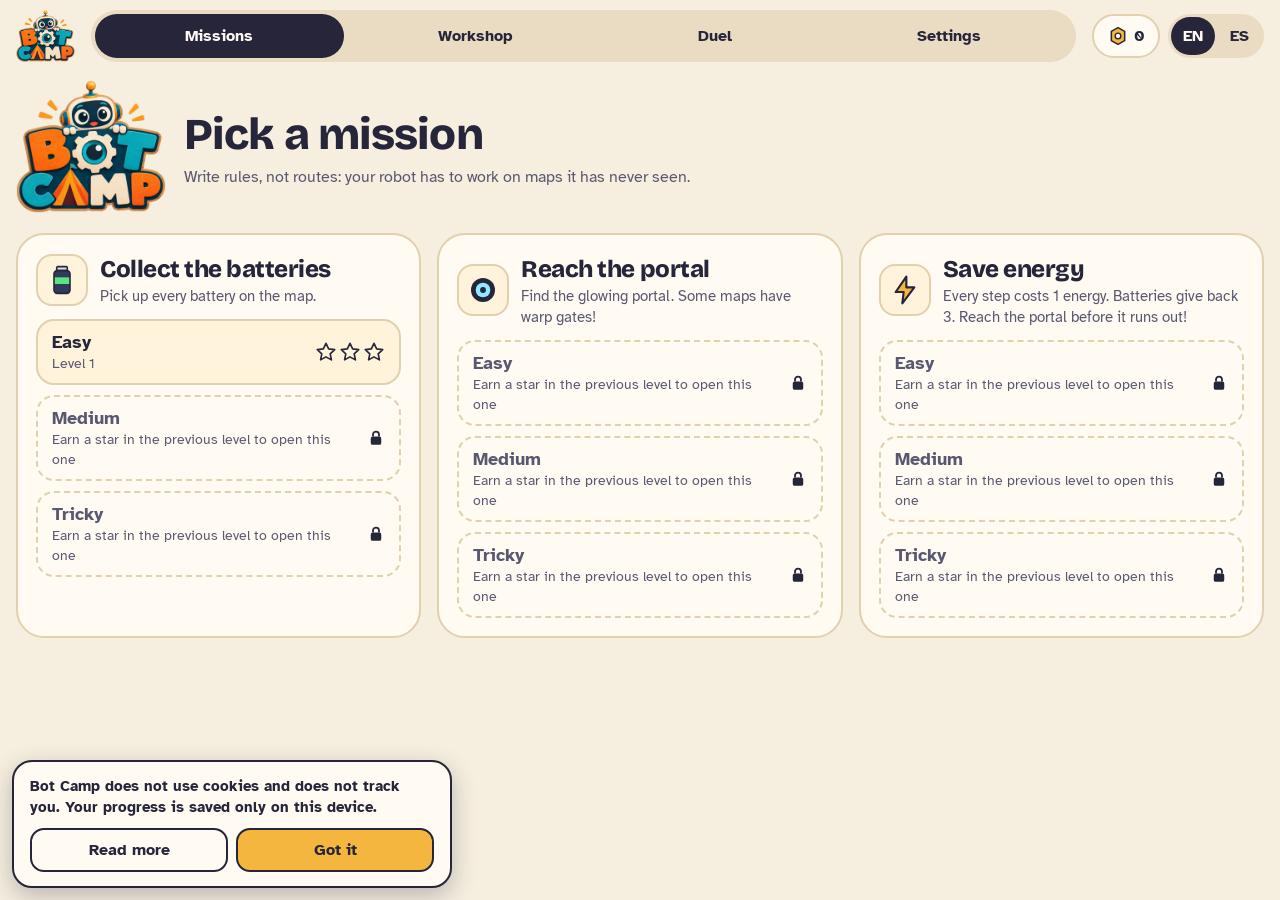
==== index.html @ 504f6dd0 "feat: add initial files for Bot Camp web app including index.html, privacy policy, service worker, a" ====
<!doctype html>
<html lang="en">
  <head>
    <meta http-equiv="Content-Security-Policy" content="default-src 'self'; script-src 'self' 'unsafe-inline'; style-src 'self' 'unsafe-inline'; img-src 'self' data: blob:; font-src 'self' data:; connect-src 'self'; worker-src 'self'; manifest-src 'self'; object-src 'none'; frame-src 'none'; base-uri 'self'; form-action 'none'" />
    <meta charset="UTF-8" />
    <meta name="viewport" content="width=device-width, initial-scale=1, viewport-fit=cover" />
    <meta name="theme-color" content="#F6EEDF" />
    <meta name="apple-mobile-web-app-capable" content="yes" />
    <meta name="mobile-web-app-capable" content="yes" />
    <meta name="apple-mobile-web-app-title" content="Bot Camp" />
    <link rel="icon" type="image/png" href="./favicon.png" />
    <link rel="apple-touch-icon" href="./apple-touch-icon.png" />
    <title>Bot Camp</title>
    <script type="module" crossorigin src="./assets/index-BEQzbBVy.js"></script>
    <link rel="stylesheet" crossorigin href="./assets/index-BAdVG2fb.css">
  <link rel="manifest" href="./manifest.webmanifest"><script id="vite-plugin-pwa:register-sw" src="./registerSW.js"></script></head>
  <body>
    <div id="root"></div>
  </body>
</html>
---- assets/index-BAdVG2fb.css ----
@font-face{font-family:Atkinson Hyperlegible;font-style:normal;font-weight:400;font-display:swap;src:url(./atkinson-hyperlegible-latin-400-normal-BrHNak5F.woff2)format("woff2")}@font-face{font-family:Atkinson Hyperlegible;font-style:normal;font-weight:700;font-display:swap;src:url(./atkinson-hyperlegible-latin-700-normal-GZI4o3u0.woff2)format("woff2")}@font-face{font-family:Bricolage Grotesque;font-style:normal;font-weight:700;font-display:swap;src:url(./bricolage-grotesque-latin-700-normal-gtcctNPv.woff2)format("woff2")}@font-face{font-family:Bricolage Grotesque;font-style:normal;font-weight:800;font-display:swap;src:url(./bricolage-grotesque-latin-800-normal-J50vIsBe.woff2)format("woff2")}:root{--paper:#f6eedf;--card:#fffbf2;--row:#fff3dc;--line:#e2d0ae;--ink:#26253a;--ink-2:#5a5870;--kraft:#e8cfa3;--kraft-2:#e0c395;--kraft-dark:#a9784a;--kraft-edge:#b38757;--teal:#1e8c8a;--teal-soft:#a6ddd6;--orange:#f59a6b;--orange-strong:#c8421e;--orange-deep:#8f2c10;--yellow:#ffd36b;--yellow-strong:#f4b63f;--lavender:#cdb8f5;--desk:#d7e8e6;--desk-line:#c2d9d6;--rule-1:#ffd36b;--rule-2:#f59a6b;--rule-3:#a6ddd6;--rule-4:#cdb8f5;--font-display:"Bricolage Grotesque", system-ui, sans-serif;--font-body:"Atkinson Hyperlegible", system-ui, sans-serif;--radius-card:28px;--radius-md:18px;--shadow-tile:0 3px 0 #26253a38}*,:before,:after{box-sizing:border-box}html,body,#root{height:100%;margin:0}body{background:var(--paper);color:var(--ink);font-family:var(--font-body);-webkit-text-size-adjust:100%;overscroll-behavior:none;font-size:16px;line-height:1.4}svg{flex:none}button{font-family:inherit;font-size:inherit;color:inherit;cursor:pointer}button:focus-visible{outline:3px solid var(--ink);outline-offset:3px}[tabindex]:focus-visible{outline:3px solid var(--ink);outline-offset:3px}h1,h2,h3,p{margin:0}h1,h2{font-family:var(--font-display);letter-spacing:-.02em;font-weight:800}.sr-only{clip:rect(0 0 0 0);white-space:nowrap;width:1px;height:1px;position:absolute;overflow:hidden}.app{height:100dvh;padding-top:env(safe-area-inset-top);padding-left:env(safe-area-inset-left);padding-right:env(safe-area-inset-right);flex-direction:column;display:flex;container:app/inline-size}.topbar{flex-wrap:wrap;flex:none;align-items:center;gap:8px 16px;padding:10px 16px;display:flex}.brand{background:0 0;border:0;align-items:center;padding:0;display:flex}.brand img{width:auto;height:52px;display:block}.hero.hero-home{flex-direction:row;align-items:center;gap:18px}.hero-logo{flex:none;width:clamp(84px,14cqw,150px);height:auto}.nav{scrollbar-width:none;background:#e9dcc3;border-radius:999px;flex:auto;gap:4px;padding:4px;display:flex;overflow-x:auto}.nav button{white-space:nowrap;background:0 0;border:0;border-radius:999px;flex:1 0 auto;min-height:44px;padding:0 16px;font-weight:700}.nav button[aria-current=page]{background:var(--ink);color:var(--card)}.top-actions{align-items:center;gap:8px;display:flex}.chip{border:2px solid var(--line);background:var(--card);border-radius:999px;align-items:center;gap:6px;min-height:44px;padding:0 14px;font-weight:700;display:inline-flex}.lang{background:#e9dcc3;border-radius:999px;gap:2px;padding:3px;display:flex}.lang button{background:0 0;border:0;border-radius:999px;min-width:44px;min-height:38px;font-weight:700}.lang button[aria-pressed=true]{background:var(--ink);color:var(--card)}@container app (width<=699px){.topbar{flex-wrap:nowrap;justify-content:space-between;padding:8px 12px}.brand img{height:44px}.nav{z-index:50;padding:6px 8px calc(6px + env(safe-area-inset-bottom));background:#e9dcc3;border-radius:22px 22px 0 0;gap:4px;position:fixed;bottom:0;left:0;right:0;box-shadow:0 -6px 16px #26253a24}.nav button{flex:1 1 0;min-height:50px;padding:0 6px;font-size:15px}.main{padding-bottom:calc(86px + env(safe-area-inset-bottom))!important}.hide-narrow{display:none}.toast{bottom:calc(90px + env(safe-area-inset-bottom))}}.main{min-height:0;padding:8px 16px calc(28px + env(safe-area-inset-bottom));-webkit-overflow-scrolling:touch;flex:auto;overflow:hidden auto}.page{flex-direction:column;gap:20px;max-width:1360px;margin:0 auto;display:flex}.card{background:var(--card);border:2px solid var(--line);border-radius:var(--radius-card);flex-direction:column;gap:14px;padding:18px;display:flex}.card h2{font-size:24px}.muted{color:var(--ink-2)}.eyebrow{letter-spacing:.08em;text-transform:uppercase;color:var(--ink-2);font-size:14px;font-weight:700}.btn{border:2px solid var(--ink);background:0 0;border-radius:14px;justify-content:center;align-items:center;gap:10px;min-height:48px;padding:0 20px;font-weight:700;display:inline-flex}.btn:disabled{opacity:.45;cursor:not-allowed}.btn-primary{background:var(--orange-strong);min-height:62px;box-shadow:0 5px 0 var(--orange-deep);color:#fff;font-family:var(--font-display);border:0;border-radius:20px;font-size:22px;font-weight:800}.btn-primary:active:not(:disabled){box-shadow:0 2px 0 var(--orange-deep);transform:translateY(3px)}.btn-yellow{background:var(--yellow-strong)}.icon-btn{border:2px solid var(--ink);background:var(--row);border-radius:12px;justify-content:center;align-items:center;width:44px;height:44px;padding:0;display:inline-flex}.icon-btn[aria-pressed=true]{background:var(--ink)}.icon-btn[aria-pressed=true] svg *{fill:var(--card)}.tag{background:var(--ink);color:var(--card);border-radius:999px;align-items:center;padding:2px 10px;font-size:13px;font-weight:700;display:inline-flex}.star{width:22px;height:22px}.toast{left:50%;bottom:calc(24px + env(safe-area-inset-bottom));z-index:60;background:var(--ink);max-width:calc(100vw - 32px);color:var(--card);border-radius:999px;padding:12px 20px;font-weight:700;position:fixed;transform:translate(-50%);box-shadow:0 8px 24px #26253a59}.hero{flex-direction:column;gap:6px;display:flex}.hero h1{font-size:clamp(28px,6cqw,44px)}.mission-grid{grid-template-columns:repeat(auto-fit,minmax(min(100%,300px),1fr));gap:16px;display:grid}.mission{flex-direction:column;gap:12px;display:flex}.mission-head{align-items:center;gap:12px;display:flex}.mission-icon{background:var(--row);border:2px solid var(--line);border-radius:16px;flex:none;place-items:center;width:52px;height:52px;display:grid}.levels{gap:10px;display:grid}.level{text-align:left;border:2px solid var(--line);background:var(--row);border-radius:18px;justify-content:space-between;align-items:center;gap:12px;min-height:64px;padding:10px 14px;display:flex}.level:not(:disabled):hover{border-color:var(--ink)}.level:disabled{color:var(--ink-2);cursor:not-allowed;background:0 0;border-style:dashed}.level strong{font-size:18px;display:block}.stars{gap:2px;display:inline-flex}.play{grid-template-columns:minmax(0,1fr);grid-template-areas:"board""sensors""program""maps";gap:18px;display:grid}.play>*{min-width:0}.a-board{grid-area:board}.a-sensors{grid-area:sensors}.a-program{grid-area:program}.a-maps{grid-area:maps}@container app (width>=880px){.play{grid-template:"board program""sensors program""maps program"1fr/minmax(0,1fr) minmax(340px,460px);align-items:start}}@media (orientation:landscape) and (max-height:560px) and (min-width:700px){.play{grid-template:"board program""sensors program""maps program"1fr/minmax(0,1fr) minmax(320px,420px);align-items:start}.tabs{display:none!important}.play .a-board,.play .a-sensors,.play .a-maps,.play .a-program{display:flex!important}.ticks{flex-wrap:nowrap!important}}.level-head{flex-wrap:wrap;align-items:center;gap:10px 14px;display:flex}.level-head h1{flex:auto;font-size:clamp(22px,5cqw,32px)}.board-card{gap:12px;padding:14px}.board-sticky{flex-direction:column;gap:10px;display:flex}.tabs{display:none}@container app (width<=879px){.tabs{background:#e9dcc3;border-radius:999px;gap:6px;padding:4px;display:flex}.tabs button{background:0 0;border:0;border-radius:999px;flex:1 1 0;min-height:48px;font-size:17px;font-weight:800}.tabs button[aria-selected=true]{background:var(--ink);color:var(--card)}.play[data-tab=program] .a-board,.play[data-tab=program] .a-sensors,.play[data-tab=program] .a-maps,.play[data-tab=watch] .a-program{display:none}.board-frame{height:clamp(230px,44dvh,480px)}.timeline-extra{display:none!important}.transport{flex-wrap:wrap}.ticks{flex-wrap:wrap;flex:100%;order:3}.tick{min-width:26px;height:38px}}.ticks[data-dense=true] .tick{border-radius:6px;min-width:5px;font-size:0}.board-frame{background-color:var(--desk);background-image:linear-gradient(var(--desk-line) 1px, transparent 1px), linear-gradient(90deg, var(--desk-line) 1px, transparent 1px);touch-action:none;background-size:28px 28px;border-radius:22px;height:clamp(250px,42dvh,520px);position:relative;overflow:hidden}@container app (width>=880px){.board-frame{height:clamp(340px,58dvh,640px)}}@media (orientation:landscape) and (max-height:560px) and (min-width:700px){.board-frame{height:clamp(200px,56dvh,420px)}.timeline-extra{display:none!important}}.board-tools{z-index:3;gap:6px;display:flex;position:absolute;top:8px;right:8px}.board-tools .icon-btn{background:#fffbf2eb}.board-tools .icon-btn[aria-pressed=true]{background:var(--ink)}.compass{z-index:3;border:2px solid var(--ink);pointer-events:none;background:#fffbf2eb;border-radius:50%;place-items:center;width:48px;height:48px;display:grid;position:absolute;top:8px;left:8px}.compass-needle{place-items:center;width:100%;height:100%;display:grid}.fps-badge{z-index:3;color:#fff;pointer-events:none;background:#26253ad9;border-radius:8px;padding:2px 8px;font:12px/1.4 ui-monospace,monospace;position:absolute;bottom:8px;left:8px}.board-hint{pointer-events:none;white-space:nowrap;background:#fffbf2e6;border-radius:999px;padding:2px 12px;font-size:13px;font-weight:700;position:absolute;bottom:8px;left:50%;transform:translate(-50%)}.board-fail{text-align:center;place-items:center;padding:24px;font-weight:700;display:grid;position:absolute;top:0;bottom:0;left:0;right:0}.energy-meter{z-index:3;background:#fffbf2f0;border-radius:999px;align-items:center;gap:8px;padding:4px 10px;font-weight:800;display:flex;position:absolute;bottom:8px;right:8px}.energy-bar{border:2px solid var(--ink);background:var(--card);border-radius:6px;width:64px;height:12px;overflow:hidden}.energy-bar>i{background:#5be37d;height:100%;display:block}.say{border-radius:var(--radius-md);background:var(--row);flex-wrap:wrap;align-items:center;gap:10px 14px;padding:12px 14px;display:flex}.say p{flex:220px;font-size:18px;font-weight:700}.narrow-only{display:none}@container app (width<=879px){.narrow-only{display:inline-flex}}@media (orientation:landscape) and (max-height:560px) and (min-width:700px){.narrow-only{display:none!important}}.lamps{flex-wrap:wrap;gap:8px;display:flex}.lamp{border:2px solid var(--line);background:var(--card);border-radius:14px;flex:150px;align-items:center;gap:8px;padding:8px 12px;font-size:15px;font-weight:700;display:flex}.lamp.on{border-color:var(--ink);background:#ffe6a3}.lamp i{border:2px solid var(--ink);background:var(--card);border-radius:50%;flex:none;width:16px;height:16px}.lamp.on i{background:var(--orange-strong)}.lamp b{margin-left:auto}.transport{align-items:center;gap:10px;display:flex}.transport-btns{flex:none;gap:6px;display:flex}.ticks{flex:auto;align-items:flex-end;gap:3px;min-width:0;display:flex}.tick{border:3px dashed var(--kraft-edge);background:var(--card);border-radius:10px;flex:1 1 0;min-width:18px;height:44px;padding:0;font-size:15px;font-weight:800}.tick.past{border:3px solid #0000}.tick.here{border:3px solid var(--ink);transform:translateY(-3px)}.tick[data-rule="0"]{--c:var(--rule-1)}.tick[data-rule="1"]{--c:var(--rule-2)}.tick[data-rule="2"]{--c:var(--rule-3)}.tick[data-rule="3"]{--c:var(--rule-4)}.tick[data-rule="-1"]{--c:var(--line)}.tick.past,.tick.here{background:var(--c)}.speed{gap:2px;display:inline-flex}.speed button{border:2px solid var(--ink);background:var(--row);min-width:44px;min-height:44px;font-weight:700}.speed button:first-child{border-radius:12px 0 0 12px}.speed button:last-child{border-radius:0 12px 12px 0}.speed button[aria-pressed=true]{background:var(--ink);color:var(--card)}.maps-strip{grid-template-columns:repeat(auto-fit,minmax(118px,1fr));gap:10px;display:grid}.map-card{text-align:left;border:2px solid var(--line);background:var(--card);border-radius:18px;flex-direction:column;gap:6px;min-width:0;padding:8px;display:flex}.map-card[aria-pressed=true]{border-color:var(--ink);background:var(--row)}.map-card-head{justify-content:space-between;align-items:center;gap:4px;font-weight:700;display:flex}.status{background:var(--yellow-strong);white-space:nowrap;border-radius:999px;padding:1px 8px;font-size:12px;font-weight:700}.status.won{background:var(--teal-soft)}.status.bad{background:var(--orange)}.mm{aspect-ratio:1;gap:2px;width:100%;display:grid}.mm-cell{background:#ead3ac;border:0;border-radius:3px;min-width:0;min-height:0;padding:0;position:relative}button.mm-cell{cursor:pointer}.mm-cell.raised{box-shadow:inset 0 0 0 2px var(--ink)}.mm-cell.trail{background:#f08a5d}.mm-cell.start{background:var(--ink)}.mm-cell.final{background:var(--teal);box-shadow:inset 0 0 0 2px var(--ink)}.mm-cell.battery:after,.mm-cell.pending:after{content:"";background:var(--yellow);box-shadow:0 0 0 2px var(--ink);border-radius:3px;position:absolute;top:22%;bottom:22%;left:22%;right:22%}.mm-cell.pending:after{background:0 0;box-shadow:0 0 0 3px #e3a22a}.mm-cell.goal:after,.mm-cell.portal:after{content:"";background:#a9c2ff;border:3px solid #4c7dff;border-radius:50%;position:absolute;top:18%;bottom:18%;left:18%;right:18%}.mm-cell.goal:after{border-color:var(--yellow-strong);background:#8fe9ff}.mm-cell.portal-b:after{background:#ffc79e;border-color:#ff8a3d}.mm-cell.picked{outline:3px solid var(--orange-strong);outline-offset:-3px}.mm-big{gap:4px;max-width:420px;margin:0 auto}.mm-big .mm-cell{border-radius:8px}.rules{flex-direction:column;gap:14px;padding-top:8px;display:flex}.rule{background:var(--row);box-shadow:0 0 0 2px var(--line);border-radius:20px;align-items:center;gap:8px;padding:8px 8px 8px 6px;transition:box-shadow .15s;display:flex;position:relative}.rule.fires{box-shadow:0 0 0 4px var(--yellow-strong)}.rule.dragging{opacity:.55}.rule.drop-target{box-shadow:0 0 0 3px var(--ink)}.fires-tag{background:var(--yellow-strong);border-radius:999px;padding:2px 10px;font-size:13px;font-weight:800;position:absolute;top:-13px;right:16px}.grip{touch-action:none;cursor:grab;background:0 0;border:0;flex:none;place-items:center;width:26px;height:44px;padding:0;display:grid}.rule-n{border:2px solid var(--ink);background:var(--c);width:32px;height:32px;font-family:var(--font-display);border-radius:50%;flex:none;place-items:center;font-size:18px;font-weight:800;display:grid}.rule[data-rule="0"]{--c:var(--rule-1)}.rule[data-rule="1"]{--c:var(--rule-2)}.rule[data-rule="2"]{--c:var(--rule-3)}.rule[data-rule="3"]{--c:var(--rule-4)}.joint{flex:1 1 0;align-items:stretch;min-width:0;display:flex}.slot{text-align:left;min-width:0;min-height:56px;box-shadow:var(--shadow-tile);border:0;flex:1 1 0;align-items:center;gap:8px;padding:6px 10px;font-size:15px;font-weight:700;line-height:1.15;display:flex;position:relative}.slot.cond{background:var(--teal-soft);border-radius:14px 0 0 14px;padding-right:18px}.slot.act{background:radial-gradient(circle at 0 50%, var(--row) 0, var(--row) 12px, transparent 12.5px), var(--orange);border-radius:0 14px 14px 0;padding-left:22px}.slot.act:before{content:"";background:var(--teal-soft);border-radius:50%;width:20px;height:20px;margin-top:-10px;position:absolute;top:50%;left:-10px}.slot.empty{color:var(--ink-2);box-shadow:inset 0 0 0 2px var(--kraft-edge);background:0 0;font-style:italic;font-weight:400}.slot.act.empty{background:radial-gradient(circle at 0 50%, var(--row) 0, var(--row) 12px, transparent 12.5px)}.slot.act.empty:before{border:2px solid var(--kraft-edge);background:0 0;border-bottom-color:#0000;border-left-color:#0000;transform:rotate(45deg)}.slot.droppable{outline:3px dashed var(--ink);outline-offset:-3px}.slot.armed-target{outline:3px solid var(--orange-strong);outline-offset:-3px}.rule-side{flex-direction:column;flex:none;gap:2px;display:flex}.rule-side .mini{background:0 0;border:0;border-radius:8px;place-items:center;width:32px;height:22px;padding:0;display:grid}.rule-side .mini:disabled{opacity:.25;cursor:default}.rule-side .mini:not(:disabled):hover{background:var(--line)}@container prog (width<=400px){.rule{align-items:stretch}.rule .grip{display:none}.joint{flex-direction:column}.slot{min-height:50px}.slot.cond{border-radius:14px 14px 0 0;padding-right:10px}.slot.act{background:radial-gradient(circle at 50% 0, var(--row) 0, var(--row) 12px, transparent 12.5px), var(--orange);border-radius:0 0 14px 14px;padding-left:10px}.slot.act:before{margin:0 0 0 -10px;top:-10px;left:50%}.slot.act.empty{background:radial-gradient(circle at 50% 0, var(--row) 0, var(--row) 12px, transparent 12.5px)}.rule-n{align-self:center}.rule-side{justify-content:center}.rule-side .mini{height:30px}}.picker{background:var(--card);border:2px dashed var(--kraft-edge);border-radius:16px;flex-wrap:wrap;gap:8px;margin:-6px 0 0;padding:10px;display:flex}.add-rule{border:3px dashed var(--kraft-edge);min-height:60px;color:var(--ink-2);background:0 0;border-radius:20px;justify-content:center;align-items:center;gap:8px;font-size:17px;font-weight:700;display:flex}.add-rule:disabled{opacity:.4;cursor:not-allowed}.palette{flex-direction:column;gap:8px;display:flex}.palette-row{flex-wrap:wrap;align-items:center;gap:8px;display:flex}.piece{min-height:44px;box-shadow:var(--shadow-tile);touch-action:none;-webkit-user-select:none;user-select:none;border:0;border-radius:12px;align-items:center;gap:8px;padding:0 14px 0 10px;font-size:15px;font-weight:700;display:inline-flex}.piece.cond{background:var(--teal-soft)}.piece.act{background:var(--orange)}.piece[aria-pressed=true]{outline:3px solid var(--orange-strong);outline-offset:2px}.piece.glow{animation:1.1s ease-in-out infinite glow}@keyframes glow{50%{box-shadow:0 0 0 4px var(--yellow-strong), var(--shadow-tile)}}.drag-ghost{z-index:80;pointer-events:none;position:fixed;transform:translate(-50%,-60%)rotate(-3deg)scale(1.08);box-shadow:0 10px 20px #26253a4d}.hint-box{border:2px solid var(--yellow-strong);background:#fff6c9;border-radius:16px;flex-direction:column;gap:6px;padding:12px 14px;font-weight:700;display:flex}.hint-box ol{margin:4px 0 0;padding-left:20px;font-weight:400}.release-wrap{flex-direction:column;gap:6px;display:flex}@container app (width<=879px){.release-wrap{z-index:5;background:linear-gradient(transparent, var(--card) 28%);padding:8px 0 4px;position:sticky;bottom:6px}}@container app (width<=699px){.release-wrap{bottom:76px}.btn-primary{font-size:20px}}@media (orientation:landscape) and (max-height:560px){.release-wrap{background:0 0;position:static}}.prog-card{container:prog/inline-size}.release-wrap p{text-align:center;color:var(--ink-2);font-size:14px}.warn{color:var(--orange-deep);font-size:14px;font-weight:700}.scrim{z-index:70;background:#26253a80;place-items:center;padding:16px;display:grid;position:fixed;top:0;bottom:0;left:0;right:0}.dialog{background:var(--card);border:3px solid var(--ink);border-radius:28px;flex-direction:column;gap:14px;width:min(520px,100%);max-height:calc(100dvh - 32px);padding:22px;display:flex;overflow-y:auto;box-shadow:0 12px #26253a40}.dialog h2{font-size:30px}.big-stars{justify-content:center;gap:10px;display:flex}.big-stars svg{width:56px;height:56px;animation:.5s backwards pop}.big-stars svg:nth-child(2){animation-delay:.15s}.big-stars svg:nth-child(3){animation-delay:.3s}@keyframes pop{0%{opacity:0;transform:scale(.2)rotate(-30deg)}}.checks{flex-direction:column;gap:8px;margin:0;padding:0;list-style:none;display:flex}.checks li{align-items:center;gap:10px;font-weight:700;display:flex}.checks li.miss{color:var(--ink-2);font-weight:400}.dialog-actions{flex-wrap:wrap;gap:10px;display:flex}.dialog-actions .btn{flex:160px}.badge-line{border:2px solid var(--yellow-strong);background:#fff6c9;border-radius:16px;align-items:center;gap:10px;padding:10px 12px;font-weight:700;display:flex}.predict{z-index:4;text-align:center;background:#f6eedff5;flex-direction:column;justify-content:center;align-items:center;gap:10px;padding:12px;display:flex;position:absolute;top:0;bottom:0;left:0;right:0;overflow-y:auto}.predict h3{font-family:var(--font-display);font-size:22px}.predict .mm{flex:none;max-width:min(300px,100%)}.cards-grid{grid-template-columns:repeat(auto-fill,minmax(140px,1fr));gap:12px;display:grid}.pick{text-align:left;border:3px solid var(--line);background:var(--card);border-radius:20px;flex-direction:column;gap:6px;padding:10px;display:flex}.pick[aria-pressed=true]{border-color:var(--ink);background:var(--row)}.pick.locked{background:0 0;border-style:dashed}.thumb{aspect-ratio:224/188;background:var(--desk);object-fit:contain;border-radius:12px;width:100%;display:block}.thumb-ph{color:var(--ink-2);place-items:center;display:grid}.pick strong{font-family:var(--font-display);font-size:18px}.pick small{color:var(--ink-2);font-size:13px}.badges{grid-template-columns:repeat(auto-fill,minmax(220px,1fr));gap:10px;display:grid}.badge{border:2px solid var(--yellow-strong);background:#fff6c9;border-radius:16px;align-items:center;gap:10px;padding:10px 12px;display:flex}.badge small{color:var(--ink-2);display:block}.settings-row{flex-wrap:wrap;justify-content:space-between;align-items:center;gap:10px 16px;display:flex}.switch{background:0 0;border:0;align-items:center;gap:10px;min-height:44px;padding:0 4px 0 0;font-weight:700;display:inline-flex}.switch-track{border:2px solid var(--ink);background:var(--card);border-radius:999px;width:56px;height:32px;position:relative}.switch-track:after{content:"";background:var(--ink);border-radius:50%;width:22px;height:22px;transition:transform .15s;position:absolute;top:3px;left:3px}.switch[aria-checked=true] .switch-track{background:var(--teal-soft)}.switch[aria-checked=true] .switch-track:after{transform:translate(24px)}.stat-grid{grid-template-columns:repeat(auto-fit,minmax(180px,1fr));gap:10px;display:grid}.stat{background:var(--row);border-radius:16px;flex-direction:column;gap:2px;padding:12px;display:flex}.stat b{font-family:var(--font-display);font-size:28px}.bars{flex-direction:column;gap:6px;display:flex}.bar-row{grid-template-columns:minmax(120px,190px) 1fr 32px;align-items:center;gap:8px;font-size:14px;display:grid}.bar-row>span:nth-child(2){background:var(--row);border-radius:6px;height:12px;overflow:hidden}.bar-row i{background:var(--teal);height:100%;display:block}.duel{grid-template-columns:minmax(0,1fr);gap:18px;display:grid}.duel>*{min-width:0}@container app (width>=880px){.duel.two{grid-template-columns:minmax(0,1fr) minmax(340px,460px);align-items:start}}.tools{flex-wrap:wrap;gap:8px;display:flex}.tool{border:2px solid var(--line);background:var(--card);border-radius:14px;align-items:center;gap:8px;min-height:44px;padding:0 12px 0 6px;font-size:14px;font-weight:700;display:inline-flex}.tool[aria-pressed=true]{border-color:var(--ink);background:var(--row)}.tool .thumb{border-radius:8px;width:44px;height:36px}.tool .glyph{background:var(--desk);border-radius:8px;place-items:center;width:34px;height:34px;display:grid}.validity{border-radius:14px;padding:10px 14px;font-weight:700}.validity.ok{background:var(--teal-soft)}.validity.bad{background:#ffd9c7}.score{flex-wrap:wrap;align-items:center;gap:8px 14px;display:flex}.verdict{font-family:var(--font-display);text-align:center;border-radius:18px;padding:14px;font-size:22px;font-weight:800}.verdict.robot{background:var(--teal-soft)}.verdict.trap{background:#ffd9c7}.copy-box{border:2px solid var(--ink);background:var(--card);word-break:break-all;border-radius:12px;width:100%;min-height:44px;padding:8px 10px;font-size:13px}@media (prefers-reduced-motion:reduce){*{transition:none!important;animation:none!important}}@container app (width<=380px){.btn-primary{padding:0 10px;font-size:17px}}.notice{left:12px;bottom:calc(12px + env(safe-area-inset-bottom));z-index:55;background:var(--card);border:2px solid var(--ink);border-radius:20px;flex-direction:column;gap:10px;width:min(440px,100vw - 24px);padding:14px 16px;display:flex;position:fixed;box-shadow:0 8px 24px #26253a47}.notice p{font-size:15px;font-weight:700}.notice-actions{flex-wrap:wrap;gap:8px;display:flex}.notice-actions .btn{flex:120px;min-height:44px}@container app (width<=699px){.notice{bottom:calc(88px + env(safe-area-inset-bottom))}}
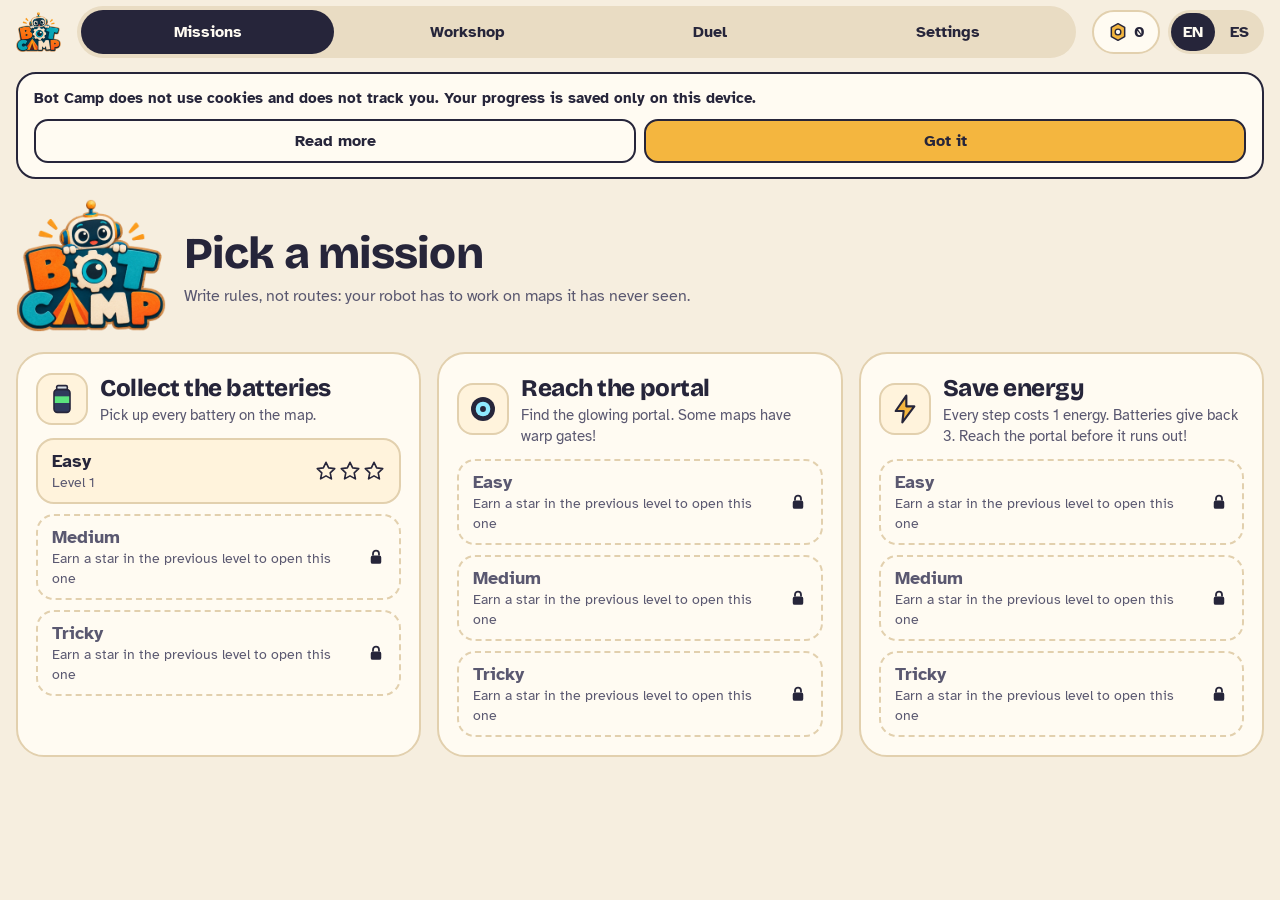
==== commit d89c33b4: "new version released" ====
--- a/index.html
+++ b/index.html
@@ -10,9 +10,19 @@
     <meta name="apple-mobile-web-app-title" content="Bot Camp" />
     <link rel="icon" type="image/png" href="./favicon.png" />
     <link rel="apple-touch-icon" href="./apple-touch-icon.png" />
+    <meta name="description" content="Program a robot with rules. A game for young inventors. · Programa un robot con reglas. Un juego para pequeños inventores." />
+    <meta property="og:type" content="website" />
+    <meta property="og:site_name" content="Bot Camp" />
+    <meta property="og:title" content="Bot Camp" />
+    <meta property="og:description" content="Program a robot with rules. · Programa un robot con reglas." />
+    <meta property="og:url" content="https://botcamp.garciamendez.es/" />
+    <meta property="og:image" content="https://botcamp.garciamendez.es/og-image.jpg" />
+    <meta property="og:image:width" content="1200" />
+    <meta property="og:image:height" content="630" />
+    <meta name="twitter:card" content="summary_large_image" />
     <title>Bot Camp</title>
-    <script type="module" crossorigin src="./assets/index-BEQzbBVy.js"></script>
-    <link rel="stylesheet" crossorigin href="./assets/index-BAdVG2fb.css">
+    <script type="module" crossorigin src="./assets/index-CV42A0jz.js"></script>
+    <link rel="stylesheet" crossorigin href="./assets/index-C_ECnNqj.css">
   <link rel="manifest" href="./manifest.webmanifest"><script id="vite-plugin-pwa:register-sw" src="./registerSW.js"></script></head>
   <body>
     <div id="root"></div>
--- a/assets/index-C_ECnNqj.css
+++ b/assets/index-C_ECnNqj.css
@@ -0,0 +1 @@
+@font-face{font-family:Atkinson Hyperlegible;font-style:normal;font-weight:400;font-display:swap;src:url(./atkinson-hyperlegible-latin-400-normal-BrHNak5F.woff2)format("woff2")}@font-face{font-family:Atkinson Hyperlegible;font-style:normal;font-weight:700;font-display:swap;src:url(./atkinson-hyperlegible-latin-700-normal-GZI4o3u0.woff2)format("woff2")}@font-face{font-family:Bricolage Grotesque;font-style:normal;font-weight:700;font-display:swap;src:url(./bricolage-grotesque-latin-700-normal-gtcctNPv.woff2)format("woff2")}@font-face{font-family:Bricolage Grotesque;font-style:normal;font-weight:800;font-display:swap;src:url(./bricolage-grotesque-latin-800-normal-J50vIsBe.woff2)format("woff2")}:root{--paper:#f6eedf;--card:#fffbf2;--row:#fff3dc;--line:#e2d0ae;--ink:#26253a;--ink-2:#5a5870;--kraft:#e8cfa3;--kraft-2:#e0c395;--kraft-dark:#a9784a;--kraft-edge:#b38757;--teal:#1e8c8a;--teal-soft:#a6ddd6;--orange:#f59a6b;--orange-strong:#c8421e;--orange-deep:#8f2c10;--yellow:#ffd36b;--yellow-strong:#f4b63f;--lavender:#cdb8f5;--desk:#d7e8e6;--desk-line:#c2d9d6;--rule-1:#ffd36b;--rule-2:#f59a6b;--rule-3:#a6ddd6;--rule-4:#cdb8f5;--font-display:"Bricolage Grotesque", system-ui, sans-serif;--font-body:"Atkinson Hyperlegible", system-ui, sans-serif;--radius-card:28px;--radius-md:18px;--shadow-tile:0 3px 0 #26253a38}*,:before,:after{box-sizing:border-box}html,body,#root{height:100%;margin:0}body{background:var(--paper);color:var(--ink);font-family:var(--font-body);-webkit-text-size-adjust:100%;overscroll-behavior:none;font-size:16px;line-height:1.4}svg{flex:none}button{font-family:inherit;font-size:inherit;color:inherit;cursor:pointer}button:focus-visible{outline:3px solid var(--ink);outline-offset:3px}[tabindex]:focus-visible{outline:3px solid var(--ink);outline-offset:3px}h1,h2,h3,p{margin:0}h1,h2{font-family:var(--font-display);letter-spacing:-.02em;font-weight:800}.sr-only{clip:rect(0 0 0 0);white-space:nowrap;width:1px;height:1px;position:absolute;overflow:hidden}.app{height:100dvh;padding-top:env(safe-area-inset-top);padding-left:env(safe-area-inset-left);padding-right:env(safe-area-inset-right);flex-direction:column;display:flex;container:app/inline-size}.topbar{flex-wrap:wrap;flex:none;align-items:center;gap:8px 16px;padding:10px 16px;display:flex}.brand{background:0 0;border:0;align-items:center;padding:0;display:flex}.brand img{width:auto;height:52px;display:block}.hero.hero-home{flex-direction:row;align-items:center;gap:18px}.hero-logo{flex:none;width:clamp(84px,14cqw,150px);height:auto}.nav{scrollbar-width:none;background:#e9dcc3;border-radius:999px;flex:auto;gap:4px;padding:4px;display:flex;overflow-x:auto}.nav button{white-space:nowrap;background:0 0;border:0;border-radius:999px;flex:1 0 auto;min-height:44px;padding:0 16px;font-weight:700}.nav button[aria-current=page]{background:var(--ink);color:var(--card)}.top-actions{align-items:center;gap:8px;display:flex}.chip{border:2px solid var(--line);background:var(--card);border-radius:999px;align-items:center;gap:6px;min-height:44px;padding:0 14px;font-weight:700;display:inline-flex}.lang{background:#e9dcc3;border-radius:999px;gap:2px;padding:3px;display:flex}.lang button{background:0 0;border:0;border-radius:999px;min-width:44px;min-height:38px;font-weight:700}.lang button[aria-pressed=true]{background:var(--ink);color:var(--card)}.app[data-layout=narrow] .topbar{flex-wrap:nowrap;justify-content:space-between;padding:6px 12px}.app[data-layout=narrow] .brand img{height:40px}.app[data-layout=narrow] .nav{z-index:50;padding:6px 8px calc(6px + env(safe-area-inset-bottom));background:#e9dcc3;border-radius:22px 22px 0 0;gap:4px;position:fixed;bottom:0;left:0;right:0;box-shadow:0 -6px 16px #26253a24}.app[data-layout=narrow] .nav button{flex:1 1 0;min-height:50px;padding:0 6px;font-size:15px}.app[data-layout=narrow] .main{padding-bottom:calc(86px + env(safe-area-inset-bottom))}.app[data-layout=narrow] .hide-narrow{display:none}.app[data-layout=narrow] .toast{bottom:calc(90px + env(safe-area-inset-bottom))}.app[data-layout=short] .topbar{flex-wrap:nowrap;gap:8px 12px;padding:4px 12px}.app[data-layout=short] .brand img{height:34px}.app[data-layout=short] .nav button{padding:0 12px}.app[data-layout=wide] .topbar{padding:6px 16px}.app[data-layout=wide] .brand img{height:40px}.app[data-screen=play]:-webkit-any([data-layout=narrow],[data-layout=short]) .topbar{display:none}.app[data-screen=play]:is([data-layout=narrow],[data-layout=short]) .topbar{display:none}.main{min-height:0;padding:8px 16px calc(28px + env(safe-area-inset-bottom));-webkit-overflow-scrolling:touch;flex:auto;overflow:hidden auto}.page{flex-direction:column;gap:20px;max-width:1360px;margin:0 auto;display:flex}.card{background:var(--card);border:2px solid var(--line);border-radius:var(--radius-card);flex-direction:column;gap:14px;padding:18px;display:flex}.card h2{font-size:24px}.muted{color:var(--ink-2)}.eyebrow{letter-spacing:.08em;text-transform:uppercase;color:var(--ink-2);font-size:14px;font-weight:700}.btn{border:2px solid var(--ink);background:0 0;border-radius:14px;justify-content:center;align-items:center;gap:10px;min-height:48px;padding:0 20px;font-weight:700;display:inline-flex}.btn:disabled{opacity:.45;cursor:not-allowed}.btn-primary{background:var(--orange-strong);min-height:62px;box-shadow:0 5px 0 var(--orange-deep);color:#fff;font-family:var(--font-display);border:0;border-radius:20px;font-size:22px;font-weight:800}.btn-primary:active:not(:disabled){box-shadow:0 2px 0 var(--orange-deep);transform:translateY(3px)}.btn-yellow{background:var(--yellow-strong)}.icon-btn{border:2px solid var(--ink);background:var(--row);border-radius:12px;justify-content:center;align-items:center;width:44px;height:44px;padding:0;display:inline-flex}.icon-btn[aria-pressed=true]{background:var(--ink)}.icon-btn[aria-pressed=true] svg *{fill:var(--card)}.tag{background:var(--ink);color:var(--card);border-radius:999px;align-items:center;padding:2px 10px;font-size:13px;font-weight:700;display:inline-flex}.star{width:22px;height:22px}.toast{left:50%;bottom:calc(24px + env(safe-area-inset-bottom));z-index:60;background:var(--ink);max-width:calc(100vw - 32px);color:var(--card);border-radius:999px;padding:12px 20px;font-weight:700;position:fixed;transform:translate(-50%);box-shadow:0 8px 24px #26253a59}.hero{flex-direction:column;gap:6px;display:flex}.hero h1{font-size:clamp(28px,6cqw,44px)}.mission-grid{grid-template-columns:repeat(auto-fit,minmax(min(100%,300px),1fr));gap:16px;display:grid}.mission{flex-direction:column;gap:12px;display:flex}.mission-head{align-items:center;gap:12px;display:flex}.mission-icon{background:var(--row);border:2px solid var(--line);border-radius:16px;flex:none;place-items:center;width:52px;height:52px;display:grid}.levels{gap:10px;display:grid}.level{text-align:left;border:2px solid var(--line);background:var(--row);border-radius:18px;justify-content:space-between;align-items:center;gap:12px;min-height:64px;padding:10px 14px;display:flex}.level:not(:disabled):hover{border-color:var(--ink)}.level:disabled{color:var(--ink-2);cursor:not-allowed;background:0 0;border-style:dashed}.level strong{font-size:18px;display:block}.stars{gap:2px;display:inline-flex}.play{display:block}.col{flex-direction:column;gap:14px;min-width:0;display:flex}.level-head{align-items:center;gap:10px;display:flex}.level-head h1{flex:auto;min-width:0;font-size:clamp(16px,4.8cqw,32px);line-height:1.1}.level-head .btn{flex:none;min-height:44px;padding:0 14px}.page-play{gap:14px}.app[data-layout=narrow] .play[data-tab=program] .col-board,.app[data-layout=narrow] .play[data-tab=watch] .col-program,.playbar{display:none}.app[data-layout=narrow] .playbar{z-index:50;padding:8px 10px calc(8px + env(safe-area-inset-bottom));background:#e9dcc3;border-radius:22px 22px 0 0;align-items:center;gap:8px;display:flex;position:fixed;bottom:0;left:0;right:0;box-shadow:0 -6px 16px #26253a24}.playbar-tabs{background:#fffbf28c;border-radius:999px;flex:1 1 0;gap:4px;min-width:0;padding:4px;display:flex}.playbar-tabs button{background:0 0;border:0;border-radius:999px;flex:1 1 0;min-width:0;min-height:48px;padding:0 4px;font-size:15px;font-weight:800}.playbar-tabs button[aria-selected=true]{background:var(--ink);color:var(--card)}.playbar-release{flex:1 1 0;gap:6px;min-width:0;min-height:56px;padding:0 8px;font-size:18px}.playbar-release .long{display:none}@container app (width>=560px){.playbar-release .long{display:inline}.playbar-release .short{display:none}}.app[data-layout=narrow] .release-wrap{display:none}.app:not([data-layout=narrow])[data-screen=play] .main{padding-bottom:10px;overflow:hidden}.app:not([data-layout=narrow]) .page-play{gap:10px;height:100%}.app:not([data-layout=narrow]) .play{flex:auto;grid-template-rows:minmax(0,1fr);grid-template-columns:minmax(0,1fr) clamp(320px,42cqw,460px);gap:16px;min-height:0;display:grid}.app:not([data-layout=narrow]) .col{min-height:0;padding:3px;overflow-y:auto}.app:not([data-layout=narrow]) .col-program{overflow:hidden}.app:not([data-layout=narrow]) .prog-card{flex:auto;min-height:0}.app:not([data-layout=narrow]) .prog-scroll{flex:auto;min-height:0;padding:4px 2px;overflow-y:auto}.app:not([data-layout=narrow]) .release-wrap{border-top:2px solid var(--line);padding-top:10px}.app[data-layout=short] .page-play{gap:6px}.app[data-layout=short] .play{grid-template-columns:minmax(0,1fr) clamp(300px,42cqw,420px);gap:10px}.app[data-layout=short] .col-board>.board-card{flex:0 0 100%;min-height:0}.app[data-layout=short] .prog-head .muted,.app[data-layout=short] .release-wrap p{display:none}.app[data-layout=short] .card{gap:8px;padding:10px}.app[data-layout=short] .card h2{font-size:18px}.app[data-layout=short] .level-head h1{font-size:20px}.app[data-layout=short] .btn-primary{border-radius:16px;min-height:48px;font-size:18px}.app[data-layout=short] .release-wrap{padding-top:6px}.app[data-layout=short] .rules{gap:10px;padding-top:6px}.app[data-layout=short] .slot{min-height:40px;padding:4px 8px}.app[data-layout=short] .prog-scroll{gap:8px}@container app (width<=719px){.app[data-layout=short] .hide-narrow{display:none}}.board-card{gap:12px;padding:14px}.board-sticky{flex-direction:column;gap:10px;display:flex}.ticks[data-dense=true] .tick{font-size:0}.board-frame{background-color:var(--desk);background-image:linear-gradient(var(--desk-line) 1px, transparent 1px), linear-gradient(90deg, var(--desk-line) 1px, transparent 1px);touch-action:none;background-size:28px 28px;border-radius:22px;height:clamp(230px,44dvh,480px);position:relative;overflow:hidden}.app[data-layout=narrow] .timeline-extra{display:none!important}.app[data-layout=narrow] .board-frame{height:clamp(190px,100dvh - 370px,480px)}.app[data-layout=narrow] .board-card{gap:8px;padding:10px}.app[data-layout=narrow] .say p{flex-basis:140px;font-size:16px}.app[data-layout=wide] .board-frame{height:clamp(240px,100dvh - 430px,640px)}.app[data-layout=short] .board-card{gap:6px;padding:8px}.app[data-layout=short] .board-frame{border-radius:14px;flex:1 1 0;height:auto;min-height:96px}.app[data-layout=short] .timeline-extra{display:none!important}.board-tools{z-index:3;gap:6px;display:flex;position:absolute;top:8px;right:8px}.board-tools .icon-btn{background:#fffbf2eb}.board-tools .icon-btn[aria-pressed=true]{background:var(--ink)}.compass{z-index:3;border:2px solid var(--ink);pointer-events:none;background:#fffbf2eb;border-radius:50%;place-items:center;width:48px;height:48px;display:grid;position:absolute;top:8px;left:8px}.compass-needle{place-items:center;width:100%;height:100%;display:grid}.fps-badge{z-index:3;color:#fff;pointer-events:none;background:#26253ad9;border-radius:8px;padding:2px 8px;font:12px/1.4 ui-monospace,monospace;position:absolute;bottom:8px;left:8px}.board-hint{pointer-events:none;white-space:nowrap;background:#fffbf2e6;border-radius:999px;padding:2px 12px;font-size:13px;font-weight:700;position:absolute;bottom:8px;left:50%;transform:translate(-50%)}.board-fail{text-align:center;place-items:center;padding:24px;font-weight:700;display:grid;position:absolute;top:0;bottom:0;left:0;right:0}.energy-meter{z-index:3;background:#fffbf2f0;border-radius:999px;align-items:center;gap:8px;padding:4px 10px;font-weight:800;display:flex;position:absolute;bottom:8px;right:8px}.energy-bar{border:2px solid var(--ink);background:var(--card);border-radius:6px;width:64px;height:12px;overflow:hidden}.energy-bar>i{background:#5be37d;height:100%;display:block}.say{border-radius:var(--radius-md);background:var(--row);flex-wrap:wrap;align-items:center;gap:6px 12px;padding:10px 12px;display:flex}.say p{flex:180px;font-size:17px;font-weight:700}.app[data-layout=short] .say{padding:6px 10px}.app[data-layout=short] .say p{font-size:15px;line-height:1.25}.lamps{flex-wrap:wrap;gap:8px;display:flex}.lamp{border:2px solid var(--line);background:var(--card);border-radius:14px;flex:150px;align-items:center;gap:8px;padding:8px 12px;font-size:15px;font-weight:700;display:flex}.lamp.on{border-color:var(--ink);background:#ffe6a3}.lamp i{border:2px solid var(--ink);background:var(--card);border-radius:50%;flex:none;width:16px;height:16px}.lamp.on i{background:var(--orange-strong)}.lamp b{margin-left:auto}.transport{align-items:center;gap:10px;display:flex}.transport-btns{flex:none;gap:6px;display:flex}.icon-btn-play{background:var(--yellow-strong);width:56px}.scrub{flex:1 1 0;min-width:0;height:44px;position:relative}.ticks{pointer-events:none;gap:2px;display:flex;position:absolute;top:8px;bottom:8px;left:8px;right:8px}.tick{border:2px dashed var(--kraft-edge);background:var(--card);border-radius:6px;flex:1 1 0;place-items:center;min-width:0;font-size:13px;font-weight:800;display:grid;overflow:hidden}.tick.past,.tick.here{background:var(--c);border:2px solid #0000}.tick.here{border-color:var(--ink)}.tick[data-rule="0"]{--c:var(--rule-1)}.tick[data-rule="1"]{--c:var(--rule-2)}.tick[data-rule="2"]{--c:var(--rule-3)}.tick[data-rule="3"]{--c:var(--rule-4)}.tick[data-rule="-1"]{--c:var(--line)}.scrub-input{cursor:pointer;-webkit-appearance:none;appearance:none;touch-action:pan-y;background:0 0;width:100%;height:44px;margin:0;padding:0;position:absolute;top:0;bottom:0;left:0;right:0}.scrub-input:focus-visible{outline:3px solid var(--ink);outline-offset:2px;border-radius:12px}.scrub-input::-webkit-slider-runnable-track{background:0 0;height:44px}.scrub-input::-moz-range-track{background:0 0;height:44px}.scrub-input::-webkit-slider-thumb{-webkit-appearance:none;border:3px solid var(--card);background:var(--ink);border-radius:8px;width:16px;height:44px;box-shadow:0 2px 6px #26253a59}.scrub-input::-moz-range-thumb{border:3px solid var(--card);background:var(--ink);border-radius:8px;width:10px;height:38px;box-shadow:0 2px 6px #26253a59}.scrub-input:disabled{cursor:default}.scrub-input:disabled::-webkit-slider-thumb{visibility:hidden}.scrub-input:disabled::-moz-range-thumb{visibility:hidden}@container app (width<=399px){.transport{flex-wrap:wrap}.scrub{flex:100%;order:3}}.speed{gap:2px;display:inline-flex}.speed button{border:2px solid var(--ink);background:var(--row);min-width:44px;min-height:44px;font-weight:700}.speed button:first-child{border-radius:12px 0 0 12px}.speed button:last-child{border-radius:0 12px 12px 0}.speed button[aria-pressed=true]{background:var(--ink);color:var(--card)}.maps-strip{grid-template-columns:repeat(auto-fit,minmax(118px,1fr));gap:10px;display:grid}.map-card{text-align:left;border:2px solid var(--line);background:var(--card);border-radius:18px;flex-direction:column;gap:6px;min-width:0;padding:8px;display:flex}.map-card[aria-pressed=true]{border-color:var(--ink);background:var(--row)}.map-card-head{justify-content:space-between;align-items:center;gap:4px;font-weight:700;display:flex}.status{background:var(--yellow-strong);white-space:nowrap;border-radius:999px;padding:1px 8px;font-size:12px;font-weight:700}.status.won{background:var(--teal-soft)}.status.bad{background:var(--orange)}.mm{aspect-ratio:1;gap:2px;width:100%;display:grid}.mm-cell{background:#ead3ac;border:0;border-radius:3px;min-width:0;min-height:0;padding:0;position:relative}button.mm-cell{cursor:pointer}.mm-cell.raised{box-shadow:inset 0 0 0 2px var(--ink)}.mm-cell.trail{background:#f08a5d}.mm-cell.start{background:var(--ink)}.mm-cell.final{background:var(--teal);box-shadow:inset 0 0 0 2px var(--ink)}.mm-cell.battery:after,.mm-cell.pending:after{content:"";background:var(--yellow);box-shadow:0 0 0 2px var(--ink);border-radius:3px;position:absolute;top:22%;bottom:22%;left:22%;right:22%}.mm-cell.pending:after{background:0 0;box-shadow:0 0 0 3px #e3a22a}.mm-cell.goal:after,.mm-cell.portal:after{content:"";background:#a9c2ff;border:3px solid #4c7dff;border-radius:50%;position:absolute;top:18%;bottom:18%;left:18%;right:18%}.mm-cell.goal:after{border-color:var(--yellow-strong);background:#8fe9ff}.mm-cell.portal-b:after{background:#ffc79e;border-color:#ff8a3d}.mm-cell.picked{outline:3px solid var(--orange-strong);outline-offset:-3px}.mm-big{gap:4px;max-width:420px;margin:0 auto}.mm-big .mm-cell{border-radius:8px}.rules{flex-direction:column;gap:14px;padding-top:8px;display:flex}.rule{background:var(--row);box-shadow:0 0 0 2px var(--line);border-radius:20px;align-items:stretch;gap:8px;padding:8px;transition:box-shadow .15s;display:flex;position:relative}.rule.fires{box-shadow:0 0 0 4px var(--yellow-strong)}.fires-tag{background:var(--yellow-strong);border-radius:999px;padding:2px 10px;font-size:13px;font-weight:800;position:absolute;top:-13px;right:16px}.rule-lead,.rule-move{flex-direction:column;flex:none;justify-content:space-between;align-items:center;gap:4px;width:44px;display:flex}.rule-move{justify-content:center}.rule-n{border:2px solid var(--ink);background:var(--c);width:32px;height:32px;font-family:var(--font-display);border-radius:50%;place-items:center;font-size:18px;font-weight:800;display:grid}.rule[data-rule="0"]{--c:var(--rule-1)}.rule[data-rule="1"]{--c:var(--rule-2)}.rule[data-rule="2"]{--c:var(--rule-3)}.rule[data-rule="3"]{--c:var(--rule-4)}.rule .mini{border:2px solid var(--line);background:var(--card);border-radius:12px;place-items:center;width:44px;height:44px;padding:0;display:grid}.rule .mini:disabled{opacity:.3;cursor:default}.rule .mini:not(:disabled):hover{border-color:var(--ink)}.joint{flex-direction:column;flex:1 1 0;align-items:stretch;min-width:0;display:flex}.slot{text-align:left;min-width:0;min-height:52px;box-shadow:var(--shadow-tile);border:0;flex:1 1 0;align-items:center;gap:8px;padding:6px 10px;font-size:15px;font-weight:700;line-height:1.15;display:flex;position:relative}.slot.cond{background:var(--teal-soft);border-radius:14px 14px 0 0}.slot.act{background:radial-gradient(circle at 50% 0, var(--row) 0, var(--row) 12px, transparent 12.5px), var(--orange);border-radius:0 0 14px 14px}.slot.act:before{content:"";background:var(--teal-soft);border-radius:50%;width:20px;height:20px;margin-left:-10px;position:absolute;top:-10px;left:50%}.slot.empty{color:var(--ink-2);box-shadow:inset 0 0 0 2px var(--kraft-edge);background:0 0;font-style:italic;font-weight:400}.slot.act.empty{background:radial-gradient(circle at 50% 0, var(--row) 0, var(--row) 12px, transparent 12.5px)}.slot.act.empty:before{border:2px solid var(--kraft-edge);background:0 0;border-bottom-color:#0000;border-left-color:#0000;transform:rotate(135deg)}.slot.droppable{outline:3px dashed var(--ink);outline-offset:-3px}.slot.armed-target{outline:3px solid var(--orange-strong);outline-offset:-3px}.picker{background:var(--card);border:2px dashed var(--kraft-edge);border-radius:16px;flex-wrap:wrap;gap:8px;margin:-6px 0 0;padding:10px;display:flex}.add-rule{border:3px dashed var(--kraft-edge);min-height:60px;color:var(--ink-2);background:0 0;border-radius:20px;justify-content:center;align-items:center;gap:8px;font-size:17px;font-weight:700;display:flex}.add-rule:disabled{opacity:.4;cursor:not-allowed}.palette{flex-direction:column;gap:8px;display:flex}.palette-row{flex-wrap:wrap;align-items:center;gap:8px;display:flex}.piece{min-height:44px;box-shadow:var(--shadow-tile);touch-action:none;-webkit-user-select:none;user-select:none;border:0;border-radius:12px;align-items:center;gap:8px;padding:0 14px 0 10px;font-size:15px;font-weight:700;display:inline-flex}.piece.cond{background:var(--teal-soft)}.piece.act{background:var(--orange)}.piece[aria-pressed=true]{outline:3px solid var(--orange-strong);outline-offset:2px}.piece.glow{animation:1.1s ease-in-out infinite glow}@keyframes glow{50%{box-shadow:0 0 0 4px var(--yellow-strong), var(--shadow-tile)}}.drag-ghost{z-index:80;pointer-events:none;position:fixed;transform:translate(-50%,-60%)rotate(-3deg)scale(1.08);box-shadow:0 10px 20px #26253a4d}.hint-box{border:2px solid var(--yellow-strong);background:#fff6c9;border-radius:16px;flex-direction:column;gap:6px;padding:12px 14px;font-weight:700;display:flex}.hint-box ol{margin:4px 0 0;padding-left:20px;font-weight:400}.prog-card{container:prog/inline-size}.prog-scroll{flex-direction:column;gap:14px;display:flex}.prog-head{justify-content:space-between;align-items:flex-start;gap:12px;display:flex}.prog-count{text-align:right;flex:none}.hint-row{justify-content:flex-end;display:flex}.release-wrap{flex-direction:column;flex:none;gap:6px;display:flex}.release-wrap p{text-align:center;color:var(--ink-2);font-size:14px}.warn{color:var(--orange-deep);font-size:14px;font-weight:700}.scrim{z-index:70;background:#26253a80;place-items:center;padding:16px;display:grid;position:fixed;top:0;bottom:0;left:0;right:0}.dialog{background:var(--card);border:3px solid var(--ink);border-radius:28px;flex-direction:column;gap:14px;width:min(520px,100%);max-height:calc(100dvh - 32px);padding:22px;display:flex;overflow-y:auto;box-shadow:0 12px #26253a40}.dialog h2{font-size:30px}.big-stars{justify-content:center;gap:10px;display:flex}.big-stars svg{width:56px;height:56px;animation:.5s backwards pop}.big-stars svg:nth-child(2){animation-delay:.15s}.big-stars svg:nth-child(3){animation-delay:.3s}@keyframes pop{0%{opacity:0;transform:scale(.2)rotate(-30deg)}}.checks{flex-direction:column;gap:8px;margin:0;padding:0;list-style:none;display:flex}.checks li{align-items:center;gap:10px;font-weight:700;display:flex}.checks li.miss{color:var(--ink-2);font-weight:400}.dialog-actions{flex-wrap:wrap;gap:10px;display:flex}.dialog-actions .btn{flex:160px}.badge-line{border:2px solid var(--yellow-strong);background:#fff6c9;border-radius:16px;align-items:center;gap:10px;padding:10px 12px;font-weight:700;display:flex}.predict{z-index:4;text-align:center;background:#f6eedff5;flex-direction:column;justify-content:center;align-items:center;gap:10px;padding:12px;display:flex;position:absolute;top:0;bottom:0;left:0;right:0;overflow-y:auto}.predict h3{font-family:var(--font-display);font-size:22px}.predict .mm{flex:none;max-width:min(300px,100%)}.cards-grid{grid-template-columns:repeat(auto-fill,minmax(140px,1fr));gap:12px;display:grid}.pick{text-align:left;border:3px solid var(--line);background:var(--card);border-radius:20px;flex-direction:column;gap:6px;padding:10px;display:flex}.pick[aria-pressed=true]{border-color:var(--ink);background:var(--row)}.pick.locked{background:0 0;border-style:dashed}.thumb{aspect-ratio:224/188;background:var(--desk);object-fit:contain;border-radius:12px;width:100%;display:block}.thumb-ph{color:var(--ink-2);place-items:center;display:grid}.pick strong{font-family:var(--font-display);font-size:18px}.pick small{color:var(--ink-2);font-size:13px}.badges{grid-template-columns:repeat(auto-fill,minmax(220px,1fr));gap:10px;display:grid}.badge{border:2px solid var(--yellow-strong);background:#fff6c9;border-radius:16px;align-items:center;gap:10px;padding:10px 12px;display:flex}.badge small{color:var(--ink-2);display:block}.settings-row{flex-wrap:wrap;justify-content:space-between;align-items:center;gap:10px 16px;display:flex}.switch{background:0 0;border:0;align-items:center;gap:10px;min-height:44px;padding:0 4px 0 0;font-weight:700;display:inline-flex}.switch-track{border:2px solid var(--ink);background:var(--card);border-radius:999px;width:56px;height:32px;position:relative}.switch-track:after{content:"";background:var(--ink);border-radius:50%;width:22px;height:22px;transition:transform .15s;position:absolute;top:3px;left:3px}.switch[aria-checked=true] .switch-track{background:var(--teal-soft)}.switch[aria-checked=true] .switch-track:after{transform:translate(24px)}.stat-grid{grid-template-columns:repeat(auto-fit,minmax(180px,1fr));gap:10px;display:grid}.stat{background:var(--row);border-radius:16px;flex-direction:column;gap:2px;padding:12px;display:flex}.stat b{font-family:var(--font-display);font-size:28px}.bars{flex-direction:column;gap:6px;display:flex}.bar-row{grid-template-columns:minmax(120px,190px) 1fr 32px;align-items:center;gap:8px;font-size:14px;display:grid}.bar-row>span:nth-child(2){background:var(--row);border-radius:6px;height:12px;overflow:hidden}.bar-row i{background:var(--teal);height:100%;display:block}.duel{grid-template-columns:minmax(0,1fr);gap:18px;display:grid}.duel>*{min-width:0}@container app (width>=880px){.duel.two{grid-template-columns:minmax(0,1fr) minmax(340px,460px);align-items:start}}.tools{flex-wrap:wrap;gap:8px;display:flex}.tool{border:2px solid var(--line);background:var(--card);border-radius:14px;align-items:center;gap:8px;min-height:44px;padding:0 12px 0 6px;font-size:14px;font-weight:700;display:inline-flex}.tool[aria-pressed=true]{border-color:var(--ink);background:var(--row)}.tool .thumb{border-radius:8px;width:44px;height:36px}.tool .glyph{background:var(--desk);border-radius:8px;place-items:center;width:34px;height:34px;display:grid}.validity{border-radius:14px;padding:10px 14px;font-weight:700}.validity.ok{background:var(--teal-soft)}.validity.bad{background:#ffd9c7}.score{flex-wrap:wrap;align-items:center;gap:8px 14px;display:flex}.verdict{font-family:var(--font-display);text-align:center;border-radius:18px;padding:14px;font-size:22px;font-weight:800}.verdict.robot{background:var(--teal-soft)}.verdict.trap{background:#ffd9c7}.copy-box{border:2px solid var(--ink);background:var(--card);word-break:break-all;border-radius:12px;width:100%;min-height:44px;padding:8px 10px;font-size:13px}@media (prefers-reduced-motion:reduce){*{transition:none!important;animation:none!important}}@container app (width<=380px){.btn-primary{padding:0 10px;font-size:17px}}.notice{background:var(--card);border:2px solid var(--ink);border-radius:20px;flex-direction:column;gap:10px;padding:14px 16px;display:flex}.notice p{font-size:15px;font-weight:700}.notice-actions{flex-wrap:wrap;gap:8px;display:flex}.notice-actions .btn{flex:120px;min-height:44px}
